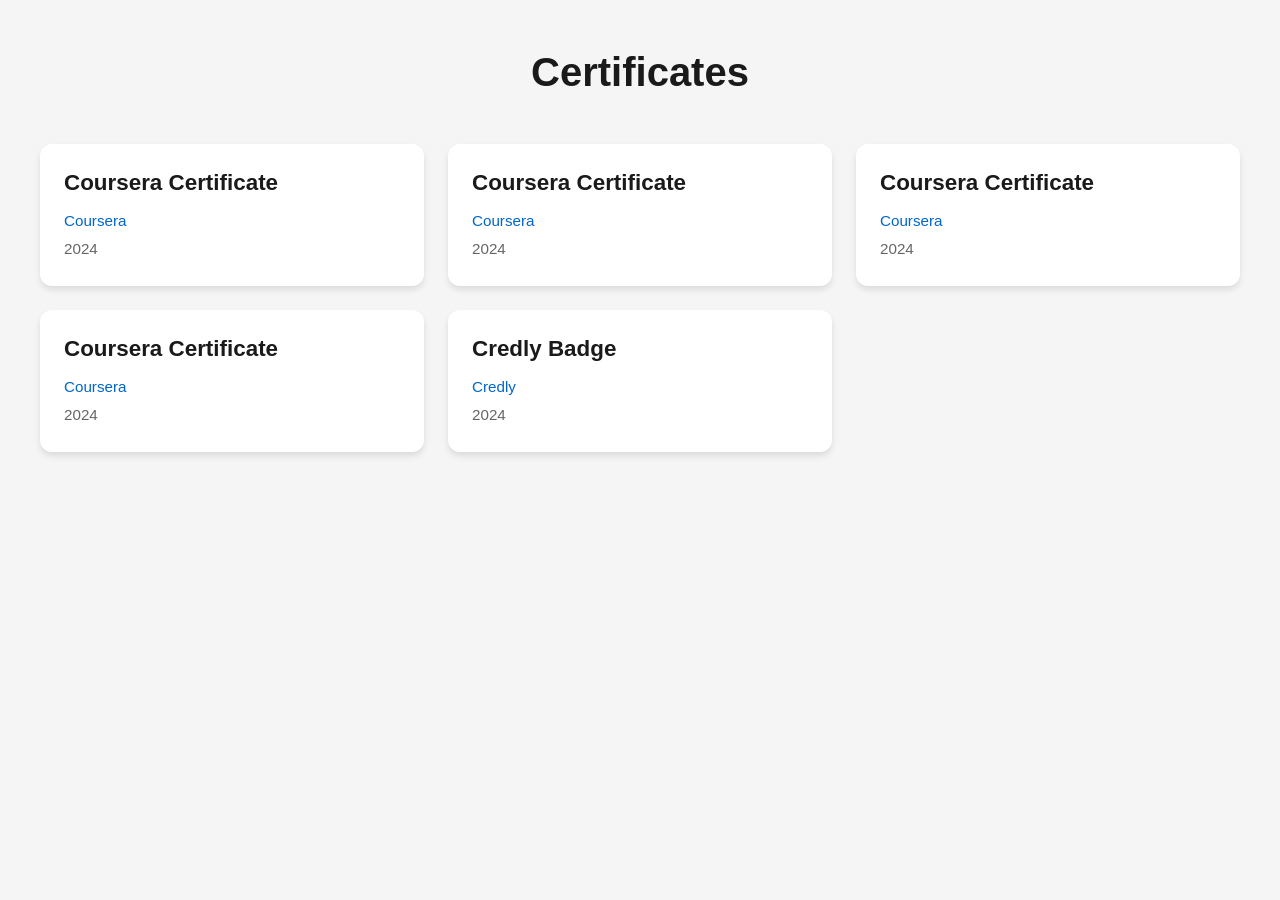
==== certificates.html @ ded57dc3 "Add certificates page with block style design Co-authored-by: vlearner <17122778+vlearner@users.nore" ====
<!DOCTYPE html>
<html lang="en">
<head>
    <meta charset="UTF-8">
    <meta name="viewport" content="width=device-width, initial-scale=1.0">
    <title>Certificates - Vishal Barot</title>
    <style>
        * {
            margin: 0;
            padding: 0;
            box-sizing: border-box;
        }

        body {
            font-family: -apple-system, BlinkMacSystemFont, 'Segoe UI', Roboto, Oxygen, Ubuntu, Cantarell, sans-serif;
            background-color: #f5f5f5;
            color: #333;
            line-height: 1.6;
            padding: 40px 20px;
        }

        .container {
            max-width: 1200px;
            margin: 0 auto;
        }

        h1 {
            text-align: center;
            margin-bottom: 40px;
            font-size: 2.5rem;
            color: #1a1a1a;
        }

        .certificates-grid {
            display: grid;
            grid-template-columns: repeat(auto-fit, minmax(300px, 1fr));
            gap: 24px;
        }

        .certificate-block {
            background: #fff;
            border-radius: 12px;
            padding: 24px;
            box-shadow: 0 4px 6px rgba(0, 0, 0, 0.1);
            transition: transform 0.2s ease, box-shadow 0.2s ease;
            text-decoration: none;
            color: inherit;
            display: block;
        }

        .certificate-block:hover {
            transform: translateY(-4px);
            box-shadow: 0 8px 25px rgba(0, 0, 0, 0.15);
        }

        .course-name {
            font-size: 1.4rem;
            font-weight: 600;
            color: #1a1a1a;
            margin-bottom: 12px;
            line-height: 1.3;
        }

        .certificate-meta {
            font-size: 0.95rem;
            color: #666;
        }

        .issuer {
            font-weight: 500;
            color: #0066cc;
        }

        .date {
            margin-top: 4px;
        }

        @media (max-width: 600px) {
            h1 {
                font-size: 1.8rem;
            }

            .course-name {
                font-size: 1.2rem;
            }
        }
    </style>
</head>
<body>
    <div class="container">
        <h1>Certificates</h1>
        <div class="certificates-grid">
            <a href="https://www.coursera.org/account/accomplishments/verify/3HYRT0Z9M2IG" target="_blank" rel="noopener noreferrer" class="certificate-block">
                <div class="course-name">Coursera Certificate</div>
                <div class="certificate-meta">
                    <div class="issuer">Coursera</div>
                    <div class="date">2024</div>
                </div>
            </a>

            <a href="https://www.coursera.org/account/accomplishments/verify/JNMNBNATKTZT" target="_blank" rel="noopener noreferrer" class="certificate-block">
                <div class="course-name">Coursera Certificate</div>
                <div class="certificate-meta">
                    <div class="issuer">Coursera</div>
                    <div class="date">2024</div>
                </div>
            </a>

            <a href="https://www.coursera.org/account/accomplishments/verify/UF21UX58EOPY" target="_blank" rel="noopener noreferrer" class="certificate-block">
                <div class="course-name">Coursera Certificate</div>
                <div class="certificate-meta">
                    <div class="issuer">Coursera</div>
                    <div class="date">2024</div>
                </div>
            </a>

            <a href="https://www.coursera.org/account/accomplishments/verify/N3XC5AOQH5GM" target="_blank" rel="noopener noreferrer" class="certificate-block">
                <div class="course-name">Coursera Certificate</div>
                <div class="certificate-meta">
                    <div class="issuer">Coursera</div>
                    <div class="date">2024</div>
                </div>
            </a>

            <a href="https://www.credly.com/badges/24784599-b1dd-46c0-9143-edee6d9f8580" target="_blank" rel="noopener noreferrer" class="certificate-block">
                <div class="course-name">Credly Badge</div>
                <div class="certificate-meta">
                    <div class="issuer">Credly</div>
                    <div class="date">2024</div>
                </div>
            </a>
        </div>
    </div>
</body>
</html>
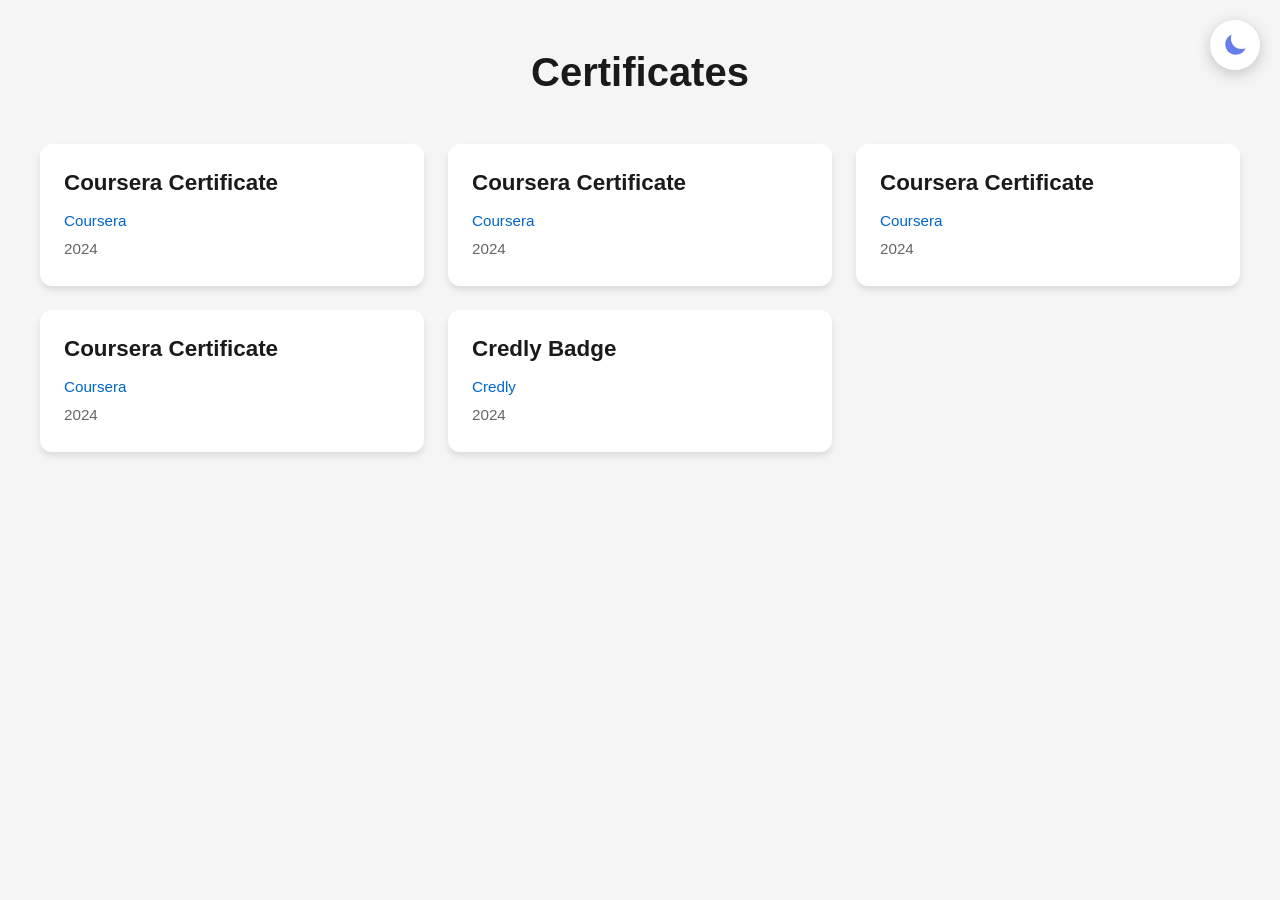
==== commit 3b25dc7f: "Add dark/light mode toggle with sun/moon icons Co-authored-by: vlearner <17122778+vlearner@users.nor" ====
--- a/certificates.html
+++ b/certificates.html
@@ -5,6 +5,30 @@
     <meta name="viewport" content="width=device-width, initial-scale=1.0">
     <title>Certificates - Vishal Barot</title>
     <style>
+        :root {
+            --bg-color: #f5f5f5;
+            --text-color: #333;
+            --heading-color: #1a1a1a;
+            --card-bg: #fff;
+            --card-shadow: rgba(0, 0, 0, 0.1);
+            --card-shadow-hover: rgba(0, 0, 0, 0.15);
+            --meta-color: #666;
+            --issuer-color: #0066cc;
+            --toggle-bg: #fff;
+            --toggle-shadow: rgba(0, 0, 0, 0.2);
+        }
+        [data-theme="dark"] {
+            --bg-color: #1a1a2e;
+            --text-color: #e0e0e0;
+            --heading-color: #f0f0f0;
+            --card-bg: #2d2d44;
+            --card-shadow: rgba(0, 0, 0, 0.3);
+            --card-shadow-hover: rgba(0, 0, 0, 0.4);
+            --meta-color: #b0b0b0;
+            --issuer-color: #4da3ff;
+            --toggle-bg: #2d2d44;
+            --toggle-shadow: rgba(0, 0, 0, 0.4);
+        }
         * {
             margin: 0;
             padding: 0;
@@ -13,10 +37,11 @@
 
         body {
             font-family: -apple-system, BlinkMacSystemFont, 'Segoe UI', Roboto, Oxygen, Ubuntu, Cantarell, sans-serif;
-            background-color: #f5f5f5;
-            color: #333;
+            background-color: var(--bg-color);
+            color: var(--text-color);
             line-height: 1.6;
             padding: 40px 20px;
+            transition: background-color 0.4s ease, color 0.4s ease;
         }
 
         .container {
@@ -28,7 +53,8 @@
             text-align: center;
             margin-bottom: 40px;
             font-size: 2.5rem;
-            color: #1a1a1a;
+            color: var(--heading-color);
+            transition: color 0.4s ease;
         }
 
         .certificates-grid {
@@ -38,11 +64,11 @@
         }
 
         .certificate-block {
-            background: #fff;
+            background: var(--card-bg);
             border-radius: 12px;
             padding: 24px;
-            box-shadow: 0 4px 6px rgba(0, 0, 0, 0.1);
-            transition: transform 0.2s ease, box-shadow 0.2s ease;
+            box-shadow: 0 4px 6px var(--card-shadow);
+            transition: transform 0.2s ease, box-shadow 0.2s ease, background-color 0.4s ease;
             text-decoration: none;
             color: inherit;
             display: block;
@@ -50,29 +76,88 @@
 
         .certificate-block:hover {
             transform: translateY(-4px);
-            box-shadow: 0 8px 25px rgba(0, 0, 0, 0.15);
+            box-shadow: 0 8px 25px var(--card-shadow-hover);
         }
 
         .course-name {
             font-size: 1.4rem;
             font-weight: 600;
-            color: #1a1a1a;
+            color: var(--heading-color);
             margin-bottom: 12px;
             line-height: 1.3;
+            transition: color 0.4s ease;
         }
 
         .certificate-meta {
             font-size: 0.95rem;
-            color: #666;
+            color: var(--meta-color);
+            transition: color 0.4s ease;
         }
 
         .issuer {
             font-weight: 500;
-            color: #0066cc;
+            color: var(--issuer-color);
+            transition: color 0.4s ease;
         }
 
         .date {
             margin-top: 4px;
+        }
+
+        /* Theme toggle button */
+        .theme-toggle {
+            position: fixed;
+            top: 20px;
+            right: 20px;
+            width: 50px;
+            height: 50px;
+            border-radius: 50%;
+            border: none;
+            background-color: var(--toggle-bg);
+            cursor: pointer;
+            display: flex;
+            align-items: center;
+            justify-content: center;
+            box-shadow: 0 4px 15px var(--toggle-shadow);
+            transition: transform 0.3s ease, box-shadow 0.3s ease, background-color 0.4s ease;
+            z-index: 1000;
+        }
+        .theme-toggle:hover {
+            transform: scale(1.1);
+            box-shadow: 0 6px 20px var(--toggle-shadow);
+        }
+        .theme-toggle:focus {
+            outline: 3px solid var(--issuer-color);
+            outline-offset: 3px;
+        }
+        .theme-toggle:focus:not(:focus-visible) {
+            outline: none;
+        }
+        .theme-toggle:focus-visible {
+            outline: 3px solid var(--issuer-color);
+            outline-offset: 3px;
+        }
+        .theme-toggle svg {
+            width: 26px;
+            height: 26px;
+            transition: transform 0.4s ease, opacity 0.3s ease;
+        }
+        .theme-toggle .sun-icon {
+            display: none;
+            color: #f39c12;
+        }
+        .theme-toggle .moon-icon {
+            display: block;
+            color: #667eea;
+        }
+        [data-theme="dark"] .theme-toggle .sun-icon {
+            display: block;
+        }
+        [data-theme="dark"] .theme-toggle .moon-icon {
+            display: none;
+        }
+        .theme-toggle:active svg {
+            transform: rotate(30deg);
         }
 
         @media (max-width: 600px) {
@@ -87,6 +172,18 @@
     </style>
 </head>
 <body>
+    <!-- Theme Toggle Button -->
+    <button class="theme-toggle" id="theme-toggle" aria-label="Toggle dark mode" title="Toggle dark/light mode">
+        <!-- Moon icon - shown in light mode (click to go dark) -->
+        <svg class="moon-icon" xmlns="http://www.w3.org/2000/svg" viewBox="0 0 24 24" fill="currentColor" aria-hidden="true">
+            <path d="M21.752 15.002A9.718 9.718 0 0118 15.75c-5.385 0-9.75-4.365-9.75-9.75 0-1.33.266-2.597.748-3.752A9.753 9.753 0 003 11.25C3 16.635 7.365 21 12.75 21a9.753 9.753 0 009.002-5.998z"/>
+        </svg>
+        <!-- Sun icon - shown in dark mode (click to go light) -->
+        <svg class="sun-icon" xmlns="http://www.w3.org/2000/svg" viewBox="0 0 24 24" fill="currentColor" aria-hidden="true">
+            <path d="M12 2.25a.75.75 0 01.75.75v2.25a.75.75 0 01-1.5 0V3a.75.75 0 01.75-.75zM7.5 12a4.5 4.5 0 119 0 4.5 4.5 0 01-9 0zM18.894 6.166a.75.75 0 00-1.06-1.06l-1.591 1.59a.75.75 0 101.06 1.061l1.591-1.59zM21.75 12a.75.75 0 01-.75.75h-2.25a.75.75 0 010-1.5H21a.75.75 0 01.75.75zM17.834 18.894a.75.75 0 001.06-1.06l-1.59-1.591a.75.75 0 10-1.061 1.06l1.59 1.591zM12 18a.75.75 0 01.75.75V21a.75.75 0 01-1.5 0v-2.25A.75.75 0 0112 18zM7.758 17.303a.75.75 0 00-1.061-1.06l-1.591 1.59a.75.75 0 001.06 1.061l1.591-1.59zM6 12a.75.75 0 01-.75.75H3a.75.75 0 010-1.5h2.25A.75.75 0 016 12zM6.697 7.757a.75.75 0 001.06-1.06l-1.59-1.591a.75.75 0 00-1.061 1.06l1.59 1.591z"/>
+        </svg>
+    </button>
+
     <div class="container">
         <h1>Certificates</h1>
         <div class="certificates-grid">
@@ -131,5 +228,50 @@
             </a>
         </div>
     </div>
+
+    <script>
+        (function() {
+            const themeToggle = document.getElementById('theme-toggle');
+            const html = document.documentElement;
+            
+            // Check for saved theme preference or default to light
+            const savedTheme = localStorage.getItem('theme') || 'light';
+            if (savedTheme === 'dark') {
+                html.setAttribute('data-theme', 'dark');
+            }
+            
+            // Update aria-label based on current theme
+            function updateAriaLabel() {
+                const isDark = html.getAttribute('data-theme') === 'dark';
+                themeToggle.setAttribute('aria-label', isDark ? 'Switch to light mode' : 'Switch to dark mode');
+            }
+            
+            // Initialize aria-label
+            updateAriaLabel();
+            
+            // Toggle theme on button click
+            themeToggle.addEventListener('click', function() {
+                const isDark = html.getAttribute('data-theme') === 'dark';
+                
+                if (isDark) {
+                    html.removeAttribute('data-theme');
+                    localStorage.setItem('theme', 'light');
+                } else {
+                    html.setAttribute('data-theme', 'dark');
+                    localStorage.setItem('theme', 'dark');
+                }
+                
+                updateAriaLabel();
+            });
+            
+            // Handle keyboard accessibility
+            themeToggle.addEventListener('keydown', function(e) {
+                if (e.key === 'Enter' || e.key === ' ') {
+                    e.preventDefault();
+                    themeToggle.click();
+                }
+            });
+        })();
+    </script>
 </body>
 </html>
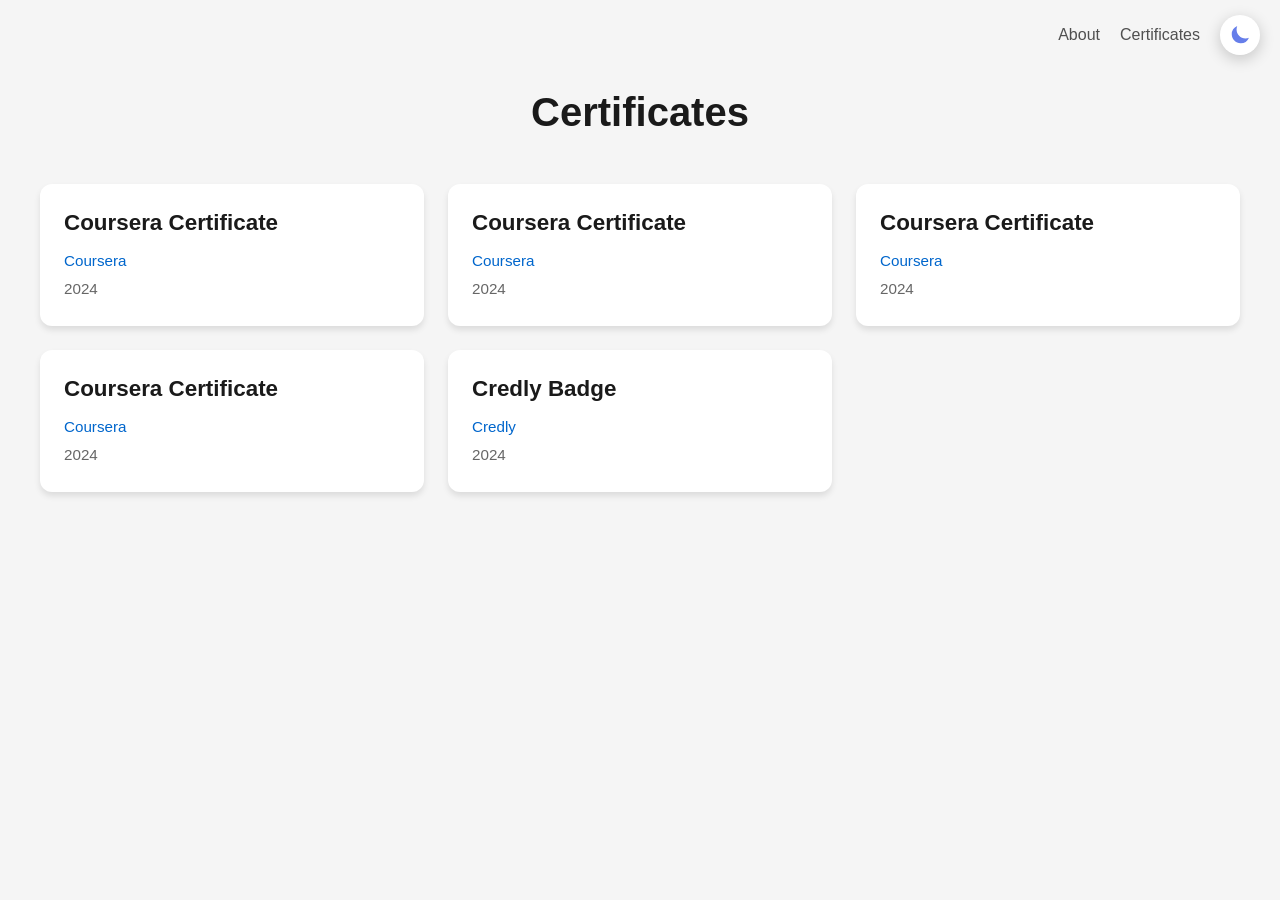
==== commit 3af551ba: "Add navigation bar with dark/light toggle to certified and about pages Co-authored-by: vlearner <171" ====
--- a/certificates.html
+++ b/certificates.html
@@ -40,7 +40,7 @@
             background-color: var(--bg-color);
             color: var(--text-color);
             line-height: 1.6;
-            padding: 40px 20px;
+            padding: 80px 20px 40px 20px;
             transition: background-color 0.4s ease, color 0.4s ease;
         }
 
@@ -104,13 +104,39 @@
             margin-top: 4px;
         }
 
+        /* Navigation bar */
+        .navbar {
+            position: fixed;
+            top: 0;
+            left: 0;
+            right: 0;
+            display: flex;
+            justify-content: flex-end;
+            align-items: center;
+            padding: 15px 20px;
+            gap: 20px;
+            z-index: 1000;
+        }
+        .nav-links {
+            display: flex;
+            gap: 20px;
+            align-items: center;
+        }
+        .nav-links a {
+            color: var(--text-color);
+            text-decoration: none;
+            font-size: 1rem;
+            font-weight: 500;
+            opacity: 0.85;
+            transition: opacity 0.3s ease, color 0.4s ease;
+        }
+        .nav-links a:hover {
+            opacity: 1;
+        }
         /* Theme toggle button */
         .theme-toggle {
-            position: fixed;
-            top: 20px;
-            right: 20px;
-            width: 50px;
-            height: 50px;
+            width: 40px;
+            height: 40px;
             border-radius: 50%;
             border: none;
             background-color: var(--toggle-bg);
@@ -120,7 +146,6 @@
             justify-content: center;
             box-shadow: 0 4px 15px var(--toggle-shadow);
             transition: transform 0.3s ease, box-shadow 0.3s ease, background-color 0.4s ease;
-            z-index: 1000;
         }
         .theme-toggle:hover {
             transform: scale(1.1);
@@ -138,8 +163,8 @@
             outline-offset: 3px;
         }
         .theme-toggle svg {
-            width: 26px;
-            height: 26px;
+            width: 22px;
+            height: 22px;
             transition: transform 0.4s ease, opacity 0.3s ease;
         }
         .theme-toggle .sun-icon {
@@ -172,17 +197,23 @@
     </style>
 </head>
 <body>
-    <!-- Theme Toggle Button -->
-    <button class="theme-toggle" id="theme-toggle" aria-label="Toggle dark mode" title="Toggle dark/light mode">
-        <!-- Moon icon - shown in light mode (click to go dark) -->
-        <svg class="moon-icon" xmlns="http://www.w3.org/2000/svg" viewBox="0 0 24 24" fill="currentColor" aria-hidden="true">
-            <path d="M21.752 15.002A9.718 9.718 0 0118 15.75c-5.385 0-9.75-4.365-9.75-9.75 0-1.33.266-2.597.748-3.752A9.753 9.753 0 003 11.25C3 16.635 7.365 21 12.75 21a9.753 9.753 0 009.002-5.998z"/>
-        </svg>
-        <!-- Sun icon - shown in dark mode (click to go light) -->
-        <svg class="sun-icon" xmlns="http://www.w3.org/2000/svg" viewBox="0 0 24 24" fill="currentColor" aria-hidden="true">
-            <path d="M12 2.25a.75.75 0 01.75.75v2.25a.75.75 0 01-1.5 0V3a.75.75 0 01.75-.75zM7.5 12a4.5 4.5 0 119 0 4.5 4.5 0 01-9 0zM18.894 6.166a.75.75 0 00-1.06-1.06l-1.591 1.59a.75.75 0 101.06 1.061l1.591-1.59zM21.75 12a.75.75 0 01-.75.75h-2.25a.75.75 0 010-1.5H21a.75.75 0 01.75.75zM17.834 18.894a.75.75 0 001.06-1.06l-1.59-1.591a.75.75 0 10-1.061 1.06l1.59 1.591zM12 18a.75.75 0 01.75.75V21a.75.75 0 01-1.5 0v-2.25A.75.75 0 0112 18zM7.758 17.303a.75.75 0 00-1.061-1.06l-1.591 1.59a.75.75 0 001.06 1.061l1.591-1.59zM6 12a.75.75 0 01-.75.75H3a.75.75 0 010-1.5h2.25A.75.75 0 016 12zM6.697 7.757a.75.75 0 001.06-1.06l-1.59-1.591a.75.75 0 00-1.061 1.06l1.59 1.591z"/>
-        </svg>
-    </button>
+    <!-- Navigation Bar -->
+    <nav class="navbar">
+        <div class="nav-links">
+            <a href="index.html">About</a>
+            <a href="certificates.html">Certificates</a>
+        </div>
+        <button class="theme-toggle" id="theme-toggle" aria-label="Toggle dark mode" title="Toggle dark/light mode">
+            <!-- Moon icon - shown in light mode (click to go dark) -->
+            <svg class="moon-icon" xmlns="http://www.w3.org/2000/svg" viewBox="0 0 24 24" fill="currentColor" aria-hidden="true">
+                <path d="M21.752 15.002A9.718 9.718 0 0118 15.75c-5.385 0-9.75-4.365-9.75-9.75 0-1.33.266-2.597.748-3.752A9.753 9.753 0 003 11.25C3 16.635 7.365 21 12.75 21a9.753 9.753 0 009.002-5.998z"/>
+            </svg>
+            <!-- Sun icon - shown in dark mode (click to go light) -->
+            <svg class="sun-icon" xmlns="http://www.w3.org/2000/svg" viewBox="0 0 24 24" fill="currentColor" aria-hidden="true">
+                <path d="M12 2.25a.75.75 0 01.75.75v2.25a.75.75 0 01-1.5 0V3a.75.75 0 01.75-.75zM7.5 12a4.5 4.5 0 119 0 4.5 4.5 0 01-9 0zM18.894 6.166a.75.75 0 00-1.06-1.06l-1.591 1.59a.75.75 0 101.06 1.061l1.591-1.59zM21.75 12a.75.75 0 01-.75.75h-2.25a.75.75 0 010-1.5H21a.75.75 0 01.75.75zM17.834 18.894a.75.75 0 001.06-1.06l-1.59-1.591a.75.75 0 10-1.061 1.06l1.59 1.591zM12 18a.75.75 0 01.75.75V21a.75.75 0 01-1.5 0v-2.25A.75.75 0 0112 18zM7.758 17.303a.75.75 0 00-1.061-1.06l-1.591 1.59a.75.75 0 001.06 1.061l1.591-1.59zM6 12a.75.75 0 01-.75.75H3a.75.75 0 010-1.5h2.25A.75.75 0 016 12zM6.697 7.757a.75.75 0 001.06-1.06l-1.59-1.591a.75.75 0 00-1.061 1.06l1.59 1.591z"/>
+            </svg>
+        </button>
+    </nav>
 
     <div class="container">
         <h1>Certificates</h1>
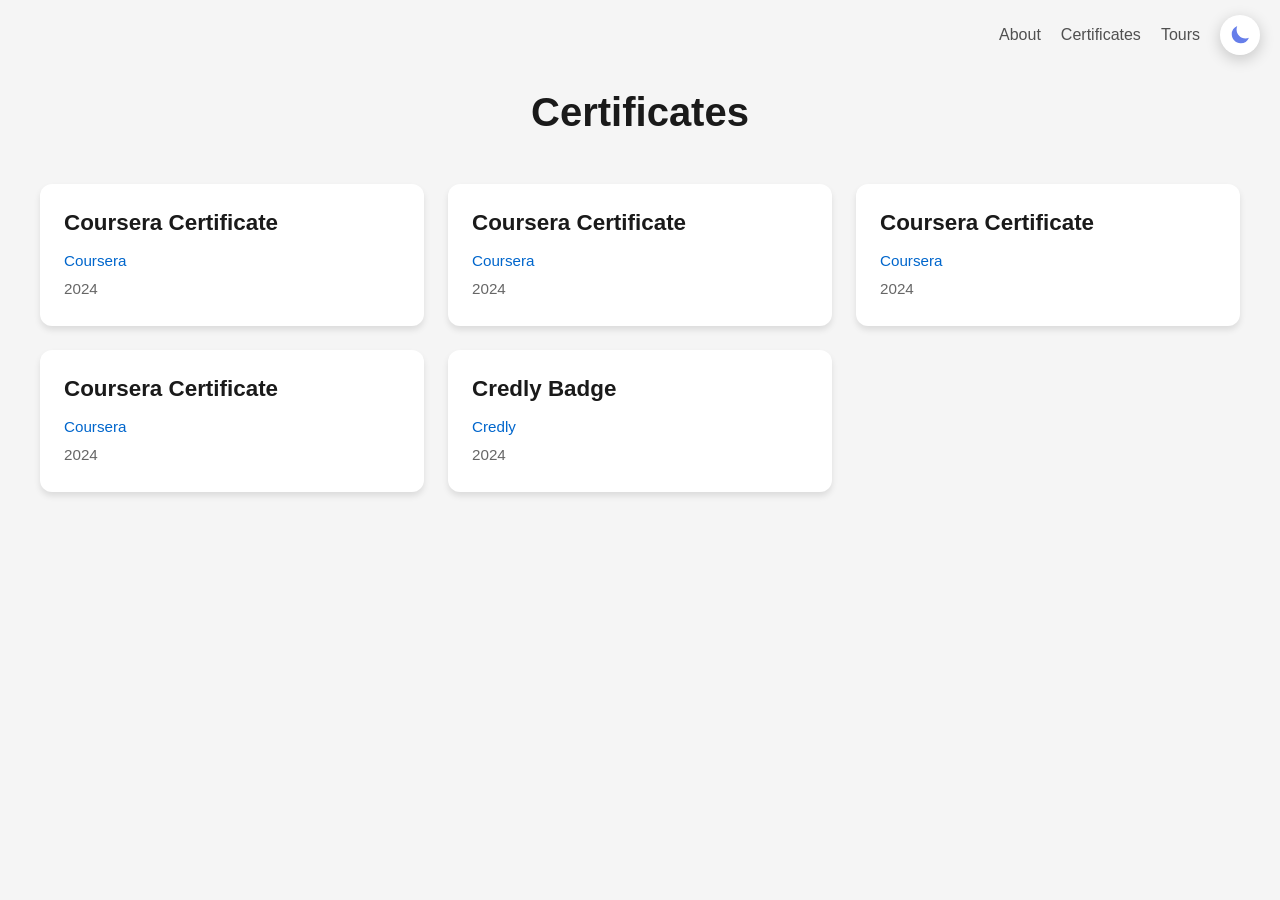
==== commit c9976ceb: "Create tours page with language switcher and service modals Co-authored-by: vlearner <17122778+vlear" ====
--- a/certificates.html
+++ b/certificates.html
@@ -151,13 +151,6 @@
             transform: scale(1.1);
             box-shadow: 0 6px 20px var(--toggle-shadow);
         }
-        .theme-toggle:focus {
-            outline: 3px solid var(--issuer-color);
-            outline-offset: 3px;
-        }
-        .theme-toggle:focus:not(:focus-visible) {
-            outline: none;
-        }
         .theme-toggle:focus-visible {
             outline: 3px solid var(--issuer-color);
             outline-offset: 3px;
@@ -202,6 +195,7 @@
         <div class="nav-links">
             <a href="index.html">About</a>
             <a href="certificates.html">Certificates</a>
+            <a href="tours.html">Tours</a>
         </div>
         <button class="theme-toggle" id="theme-toggle" aria-label="Toggle dark mode" title="Toggle dark/light mode">
             <!-- Moon icon - shown in light mode (click to go dark) -->
@@ -265,8 +259,25 @@
             const themeToggle = document.getElementById('theme-toggle');
             const html = document.documentElement;
             
+            // Helper function to safely access localStorage
+            function getStoredTheme() {
+                try {
+                    return localStorage.getItem('theme');
+                } catch (e) {
+                    return null;
+                }
+            }
+            
+            function setStoredTheme(theme) {
+                try {
+                    localStorage.setItem('theme', theme);
+                } catch (e) {
+                    // localStorage not available, ignore
+                }
+            }
+            
             // Check for saved theme preference or default to light
-            const savedTheme = localStorage.getItem('theme') || 'light';
+            const savedTheme = getStoredTheme() || 'light';
             if (savedTheme === 'dark') {
                 html.setAttribute('data-theme', 'dark');
             }
@@ -286,21 +297,13 @@
                 
                 if (isDark) {
                     html.removeAttribute('data-theme');
-                    localStorage.setItem('theme', 'light');
+                    setStoredTheme('light');
                 } else {
                     html.setAttribute('data-theme', 'dark');
-                    localStorage.setItem('theme', 'dark');
+                    setStoredTheme('dark');
                 }
                 
                 updateAriaLabel();
-            });
-            
-            // Handle keyboard accessibility
-            themeToggle.addEventListener('keydown', function(e) {
-                if (e.key === 'Enter' || e.key === ' ') {
-                    e.preventDefault();
-                    themeToggle.click();
-                }
             });
         })();
     </script>
